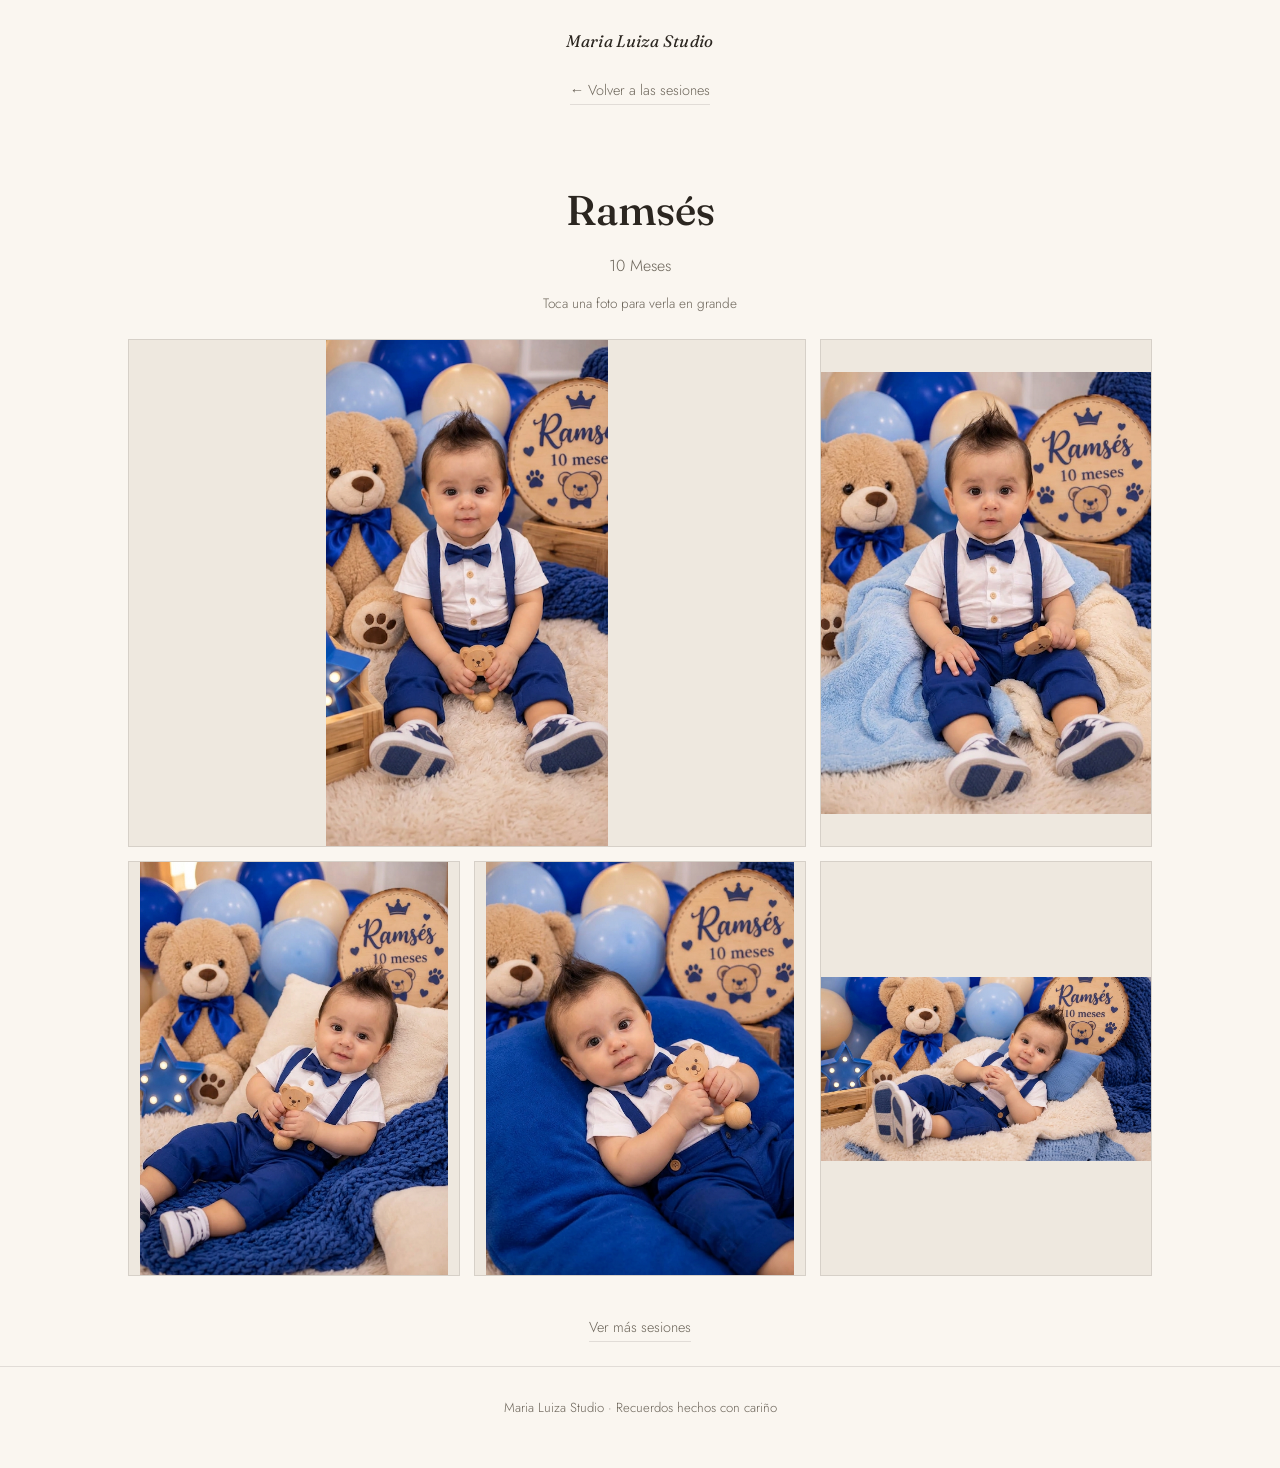
==== albuns/7f2da8e7194a4fa0985b66f7730ca236.html @ 4a75327f "Primeiro Album Primeiro Album" ====
<!doctype html><html lang="es-MX"><head><meta charset="utf-8"><meta name="viewport" content="width=device-width,initial-scale=1"><title>Ramsés · Maria Luiza Studio</title><link rel="stylesheet" href="https://fonts.googleapis.com/css2?family=Fraunces:ital,wght@0,400;0,500;1,400&amp;family=Jost:wght@300;400;500&amp;display=swap"><link rel="stylesheet" href="../css/style.css"><link rel="stylesheet" href="../css/albuns.css"><script src="../js/galeria.js" defer></script></head><body><header class="site-header wrap"><a class="brand" href="../index.html">Maria Luiza Studio</a></header><main class="wrap"><a class="back-link" href="../index.html">← Volver a las sesiones</a><section class="page-title"><h1>Ramsés</h1><p>10 Meses</p></section><p class="gallery-hint">Toca una foto para verla en grande</p><div class="photo-grid"><a class="photo ph-1" href="../img/b5b97b0026a7459da76dd5d2de6ff1bd/1.png" aria-label="Ampliar foto 1 de Ramsés"><img src="../img/b5b97b0026a7459da76dd5d2de6ff1bd/1.png" alt="Ramsés, foto 1" loading="eager" decoding="async"></a><a class="photo ph-2" href="../img/b5b97b0026a7459da76dd5d2de6ff1bd/2.png" aria-label="Ampliar foto 2 de Ramsés"><img src="../img/b5b97b0026a7459da76dd5d2de6ff1bd/2.png" alt="Ramsés, foto 2" loading="eager" decoding="async"></a><a class="photo ph-3" href="../img/b5b97b0026a7459da76dd5d2de6ff1bd/3.png" aria-label="Ampliar foto 3 de Ramsés"><img src="../img/b5b97b0026a7459da76dd5d2de6ff1bd/3.png" alt="Ramsés, foto 3" loading="lazy" decoding="async"></a><a class="photo ph-4" href="../img/b5b97b0026a7459da76dd5d2de6ff1bd/4.png" aria-label="Ampliar foto 4 de Ramsés"><img src="../img/b5b97b0026a7459da76dd5d2de6ff1bd/4.png" alt="Ramsés, foto 4" loading="lazy" decoding="async"></a><a class="photo ph-5" href="../img/b5b97b0026a7459da76dd5d2de6ff1bd/5.png" aria-label="Ampliar foto 5 de Ramsés"><img src="../img/b5b97b0026a7459da76dd5d2de6ff1bd/5.png" alt="Ramsés, foto 5" loading="lazy" decoding="async"></a></div><a class="back-link" href="../index.html">Ver más sesiones</a></main><footer>Maria Luiza Studio · Recuerdos hechos con cariño</footer><dialog aria-label="Foto ampliada"><button class="close" aria-label="Cerrar">×</button><button class="prev" aria-label="Foto anterior">‹</button><div class="stage"><p class="status" role="status">Cargando foto…</p><img class="original" alt=""><p class="count" aria-live="polite"></p></div><button class="next" aria-label="Foto siguiente">›</button></dialog></body></html>
---- css/style.css ----
:root{
  --bg: #FAF6F0;
  --ink: #2B2620;
  --ink-soft: #6b6459;
  --card: #FFFFFF;
  --plum: #6B3F4B;
  --honey: #C9A15A;
  --sage: #8A9A7E;
  --teal: #3D6B6B;
  --line: rgba(43,38,32,0.12);
  --accent: var(--plum);
}

*{ box-sizing: border-box; }

html{ scroll-behavior: smooth; }

body{
  margin:0;
  background: var(--bg);
  color: var(--ink);
  font-family: 'Jost', sans-serif;
  font-weight: 300;
  line-height: 1.6;
  -webkit-font-smoothing: antialiased;
}

body.lb-open{ overflow: hidden; }

h1, h2, h3{
  font-family: 'Fraunces', serif;
  font-weight: 500;
  margin: 0;
  color: var(--ink);
}

a{ color: inherit; text-decoration: none; }

img{ max-width: 100%; display:block; }

.wrap{
  max-width: 1080px;
  margin: 0 auto;
  padding: 0 28px;
}

/* ---------- Cabeçalho / breadcrumb ---------- */
.site-header{
  padding-top: 28px;
  text-align: center;
}

.brand{
  font-family: 'Fraunces', serif;
  font-style: italic;
  font-weight: 400;
  font-size: 1.05rem;
  letter-spacing: 0.02em;
}

.crumbs{
  margin-top: 22px;
  font-size: 0.85rem;
  color: var(--ink-soft);
  padding-bottom: 18px;
  border-bottom: 1px solid var(--line);
  text-align: center;
}
.crumbs a{ color: var(--ink-soft); }
.crumbs a:hover{ color: var(--accent); }
.crumbs .sep{ margin: 0 8px; opacity: 0.5; }
.crumbs .current{ color: var(--ink); }

/* ---------- Títulos ---------- */
.hero{
  padding-top: 64px;
  padding-bottom: 40px;
  text-align: center;
}
.hero h1{
  font-size: clamp(2.1rem, 5vw, 3.4rem);
  max-width: 14ch;
  line-height: 1.08;
  margin: 0 auto;
}
.hero p{
  margin: 18px auto 0;
  max-width: 46ch;
  color: var(--ink-soft);
  font-size: 1.05rem;
}

.page-title{
  padding-top: 48px;
  padding-bottom: 8px;
  text-align: center;
}
.page-title h1{
  font-size: clamp(1.8rem, 4vw, 2.6rem);
}
.page-title p{
  margin: 10px auto 0;
  color: var(--ink-soft);
  max-width: 50ch;
}

/* ---------- Cards de idade (início) ---------- */
.grid-2{
  display: grid;
  grid-template-columns: 1fr 1fr;
  gap: 22px;
  padding: 20px 0 72px;
}
@media (max-width: 700px){
  .grid-2{ grid-template-columns: 1fr; }
}

/* foto limpa em cima, nome embaixo (a capa é 1000 x 600 px, proporção 5:3) */
.age-card{
  display: flex;
  flex-direction: column;
  background: var(--card);
  border: 1px solid var(--line);
  overflow: hidden;
  text-align: center;
  transition: border-color 0.3s ease, transform 0.35s ease;
}
.age-card:hover{
  border-color: var(--card-color, var(--plum));
  transform: translateY(-4px);
}
.age-media{
  aspect-ratio: 5 / 3;
  overflow: hidden;
  background: var(--card-color, var(--plum));   /* aparece quando ainda não há capa */
}
.age-media img{
  width: 100%;
  height: 100%;
  object-fit: cover;
  transition: transform 0.6s ease;
}
.age-card:hover .age-media img{ transform: scale(1.04); }

.age-body{
  padding: 22px 24px 26px;
  border-top: 3px solid var(--card-color, var(--plum));
}
.age-card .eyebrow{
  font-size: 0.78rem;
  color: var(--ink-soft);
  margin-bottom: 4px;
}
.age-card h2{ font-size: 1.4rem; }

/* ---------- Cards de tema ---------- */
.grid-3{
  display: grid;
  grid-template-columns: repeat(3, 1fr);
  gap: 22px;
  padding: 20px 0 72px;
}
@media (max-width: 820px){
  .grid-3{ grid-template-columns: 1fr; }
}

.theme-card{
  display: flex;
  flex-direction: column;
  background: var(--card);
  border: 1px solid var(--line);
  overflow: hidden;
  text-align: center;
  transition: border-color 0.3s ease, transform 0.3s ease;
}
.theme-card:hover{
  border-color: var(--card-color, var(--plum));
  transform: translateY(-3px);
}
.theme-thumb{
  aspect-ratio: 4 / 3;
  overflow: hidden;
  background: color-mix(in srgb, var(--card-color, var(--plum)) 14%, #fff);
}
.theme-thumb img{
  width: 100%;
  height: 100%;
  object-fit: cover;
  transition: transform 0.6s ease;
}
.theme-card:hover .theme-thumb img{ transform: scale(1.04); }

.theme-body{
  padding: 26px 24px 30px;
  display: flex;
  flex-direction: column;
  align-items: center;
  flex: 1;
}
.theme-card:not(.has-img) .theme-body{
  min-height: 190px;
  justify-content: center;
}
.theme-card .tag{
  display: inline-block;
  width: 34px;
  height: 3px;
  background: var(--card-color, var(--plum));
  margin-bottom: 16px;
}
.theme-card h2{ font-size: 1.35rem; }
.theme-card p{
  margin: 10px 0 0;
  color: var(--ink-soft);
  font-size: 0.95rem;
}

/* ---------- Galeria ---------- */
.gallery-hint{
  text-align: center;
  color: var(--ink-soft);
  font-size: 0.85rem;
  margin: 6px 0 14px;
}

.gallery{
  display: grid;
  grid-template-columns: repeat(6, 1fr);
  grid-auto-rows: 130px;
  gap: 14px;
  padding: 12px 0 20px;
}
.ph{
  background: linear-gradient(155deg,
    color-mix(in srgb, var(--card-color, var(--plum)) 18%, #fff),
    color-mix(in srgb, var(--card-color, var(--plum)) 6%, #fff));
  border: 1px solid var(--line);
  display: flex;
  align-items: center;
  justify-content: center;
  color: var(--ink-soft);
  font-size: 0.8rem;
  letter-spacing: 0.02em;
  overflow: hidden;
}
.ph img{
  width: 100%;
  height: 100%;
  object-fit: cover;
  transition: transform 0.5s ease;
}
a.ph{ cursor: zoom-in; }
a.ph:hover img{ transform: scale(1.04); }
a.ph:focus-visible{
  outline: 2px solid var(--card-color, var(--plum));
  outline-offset: 3px;
}
.ph-1{ grid-column: span 4; grid-row: span 2; }
.ph-2{ grid-column: span 2; grid-row: span 2; }
.ph-3{ grid-column: span 2; grid-row: span 1; }
.ph-4{ grid-column: span 2; grid-row: span 1; }
.ph-5{ grid-column: span 2; grid-row: span 1; }
@media (max-width: 760px){
  .gallery{ grid-template-columns: repeat(2, 1fr); grid-auto-rows: 160px; }
  .ph-1{ grid-column: span 2; grid-row: span 2; }
  .ph-2{ grid-column: span 2; grid-row: span 2; }
  .ph-3, .ph-4, .ph-5{ grid-column: span 1; grid-row: span 1; }
}

.back-link{
  display: block;
  width: fit-content;
  margin: 28px auto 60px;
  font-size: 0.9rem;
  color: var(--ink-soft);
  border-bottom: 1px solid var(--line);
  padding-bottom: 2px;
  text-align: center;
}
.back-link:hover{ color: var(--accent); }

footer{
  padding: 30px 0 50px;
  color: var(--ink-soft);
  font-size: 0.82rem;
  border-top: 1px solid var(--line);
  text-align: center;
}

/* ---------- Foto ampliada (lightbox) ---------- */
.lb{
  position: fixed;
  inset: 0;
  z-index: 100;
  background: #12100c;
  display: none;
  align-items: center;
  justify-content: center;
}
.lb.open{ display: flex; }

.lb-stage{
  position: relative;
  width: 100%;
  height: 100%;
  padding: 56px 64px;
  display: flex;
  align-items: center;
  justify-content: center;
}
.lb-img{
  max-width: 100%;
  max-height: 100%;
  object-fit: contain;
  opacity: 0;
  transition: opacity 0.25s ease;
}
.lb-img.ready{ opacity: 1; }

.lb-status{
  position: absolute;
  color: #fff;
  font-size: 0.9rem;
  opacity: 0.8;
}
.lb-status[hidden]{ display: none; }

.lb-count{
  position: absolute;
  top: 18px;
  left: 0;
  right: 0;
  text-align: center;
  color: #fff;
  font-size: 0.85rem;
  opacity: 0.8;
  pointer-events: none;
}

.lb-btn{
  position: absolute;
  width: 48px;
  height: 48px;
  display: flex;
  align-items: center;
  justify-content: center;
  background: none;
  border: 0;
  color: #fff;
  cursor: pointer;
  opacity: 0.85;
}
.lb-btn:hover{ opacity: 1; }
.lb-btn[hidden]{ display: none; }
.lb-btn:focus-visible{ outline: 2px solid #fff; outline-offset: -4px; }
.lb-close{ top: 8px; right: 8px; }
.lb-prev{ left: 8px; top: 50%; transform: translateY(-50%); }
.lb-next{ right: 8px; top: 50%; transform: translateY(-50%); }

@media (max-width: 640px){
  .lb-stage{ padding: 56px 8px; }
}
---- css/albuns.css ----
.eyebrow{font-family:Jost,system-ui,sans-serif;letter-spacing:.14em;font-size:.74rem;color:#6b6459;margin-bottom:20px}.hero{padding-top:55px}.album-cover{aspect-ratio:4/5;background:#eee8df;overflow:hidden}.album-cover img{width:100%;height:100%;object-fit:contain}.album-card .theme-body{padding:22px}.album-card h2{font-size:1.6rem}.album-card .theme-body p{margin:4px 0 15px}.view{font-size:.78rem;letter-spacing:.04em;color:#6B3F4B}.empty{grid-column:1/-1;text-align:center;padding:50px 20px 80px}.back-link{margin:24px auto}.photo-grid{display:grid;grid-template-columns:repeat(6,minmax(0,1fr));gap:14px;margin:24px 0 40px}.photo{display:flex;align-items:center;justify-content:center;min-height:0;background:#eee8df;cursor:zoom-in;overflow:hidden;border:1px solid var(--line)}.photo img{width:100%;height:100%;object-fit:contain}.photo.ph-1{aspect-ratio:4/3;grid-column:span 4;grid-row:span 2}.photo.ph-2{grid-column:span 2;grid-row:span 2}.photo.ph-3,.photo.ph-4,.photo.ph-5{aspect-ratio:4/5;grid-column:span 2;grid-row:span 1}dialog{position:fixed;inset:0;width:100vw;height:100dvh;max-width:none;max-height:none;margin:0;padding:54px 60px 35px;border:0;background:#151515;color:#fff}dialog::backdrop{background:#151515}.stage{height:100%;display:flex;flex-direction:column;align-items:center;justify-content:center}.original{max-width:100%;max-height:calc(100dvh - 125px);object-fit:contain}.count,.status{font:14px system-ui;text-align:center}.close,.prev,.next{position:absolute;border:0;background:#333;color:white;width:44px;height:44px;border-radius:50%;cursor:pointer;font:28px system-ui}.close{top:8px;right:10px}.prev{left:8px;top:48%}.next{right:8px;top:48%}a:focus-visible,button:focus-visible{outline:3px solid #B48A55;outline-offset:3px}@media(max-width:760px){.photo-grid{grid-template-columns:repeat(2,minmax(0,1fr))}.photo.ph-1,.photo.ph-2{grid-column:span 2;grid-row:auto;aspect-ratio:4/5}.photo.ph-3,.photo.ph-4{grid-column:span 1;grid-row:auto}.photo.ph-5{grid-column:span 2;grid-row:auto;aspect-ratio:4/5}dialog{padding:56px 8px 55px}.prev,.next{top:auto;bottom:8px}.prev{left:calc(50% - 60px)}.next{right:calc(50% - 60px)}}
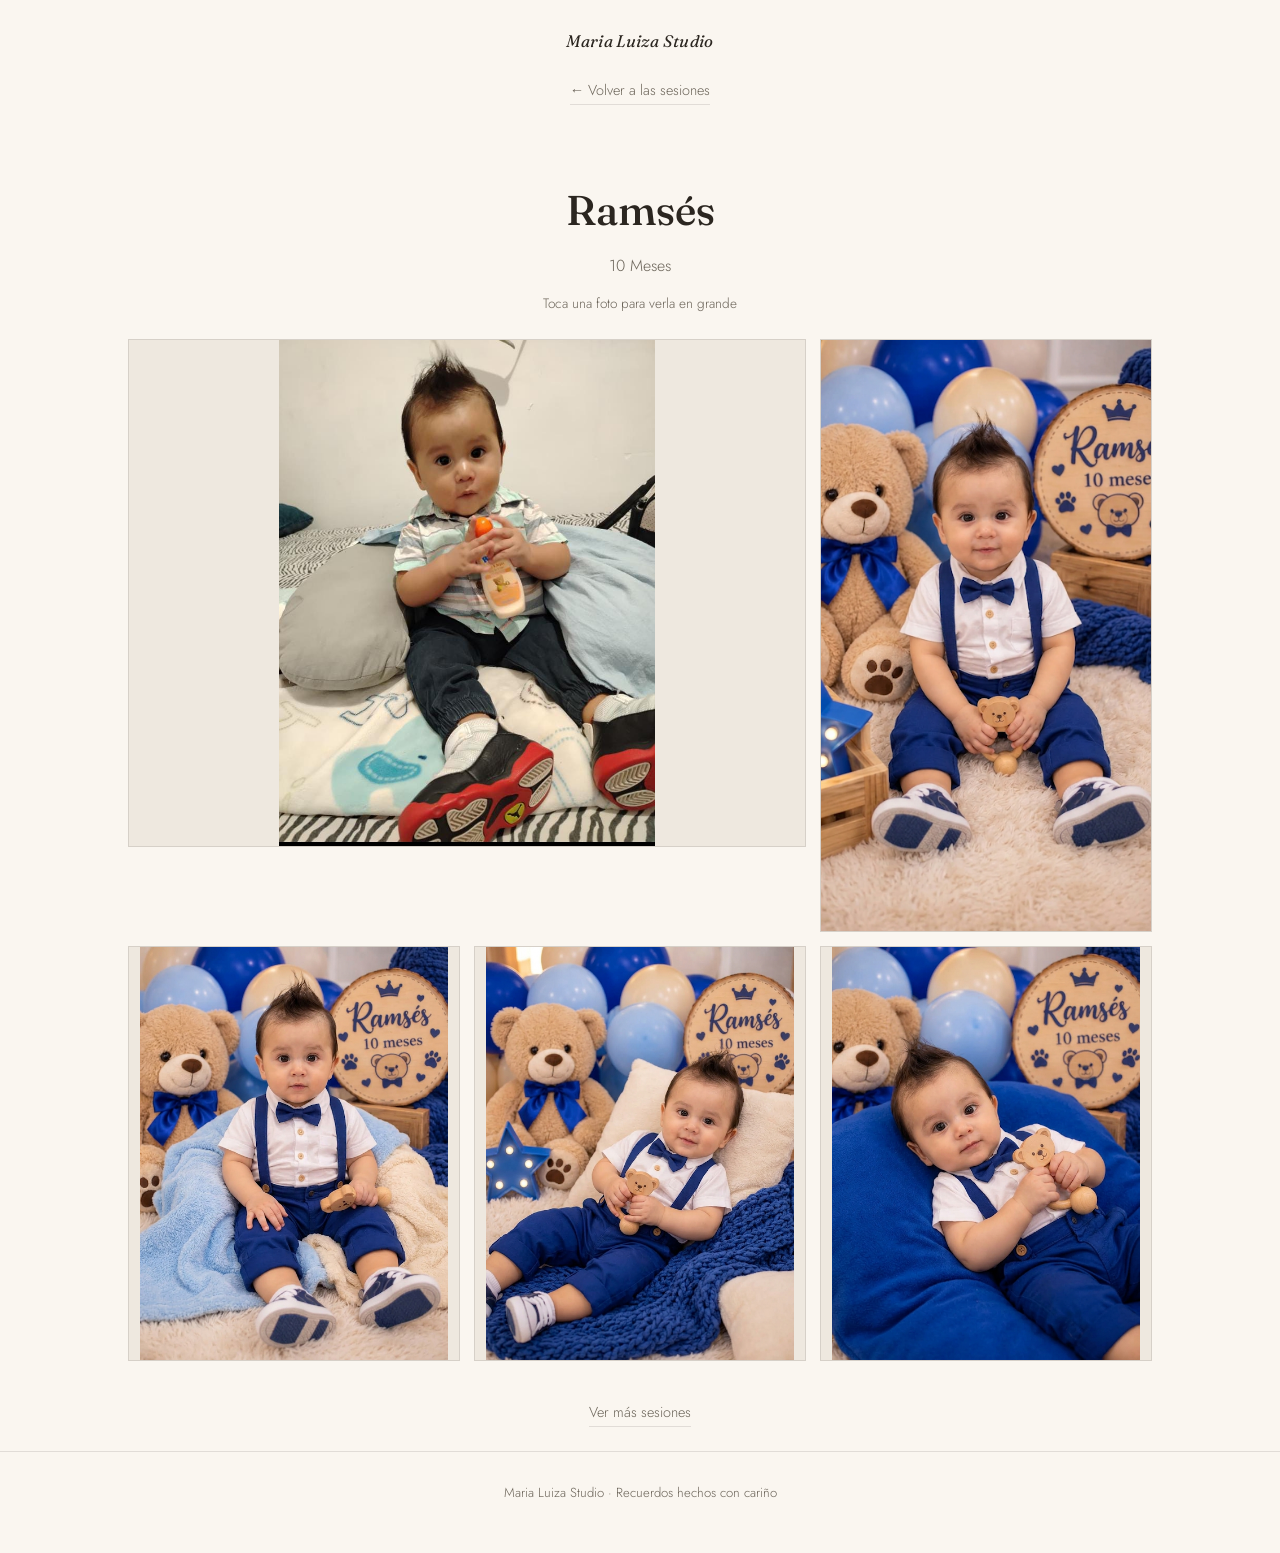
==== commit f2478d3c: "Foto de capa e a primeira foto Foto de capa e a primeira foto" ====
--- a/albuns/7f2da8e7194a4fa0985b66f7730ca236.html
+++ b/albuns/7f2da8e7194a4fa0985b66f7730ca236.html
@@ -1 +1 @@
-<!doctype html><html lang="es-MX"><head><meta charset="utf-8"><meta name="viewport" content="width=device-width,initial-scale=1"><title>Ramsés · Maria Luiza Studio</title><link rel="stylesheet" href="https://fonts.googleapis.com/css2?family=Fraunces:ital,wght@0,400;0,500;1,400&amp;family=Jost:wght@300;400;500&amp;display=swap"><link rel="stylesheet" href="../css/style.css"><link rel="stylesheet" href="../css/albuns.css"><script src="../js/galeria.js" defer></script></head><body><header class="site-header wrap"><a class="brand" href="../index.html">Maria Luiza Studio</a></header><main class="wrap"><a class="back-link" href="../index.html">← Volver a las sesiones</a><section class="page-title"><h1>Ramsés</h1><p>10 Meses</p></section><p class="gallery-hint">Toca una foto para verla en grande</p><div class="photo-grid"><a class="photo ph-1" href="../img/b5b97b0026a7459da76dd5d2de6ff1bd/1.png" aria-label="Ampliar foto 1 de Ramsés"><img src="../img/b5b97b0026a7459da76dd5d2de6ff1bd/1.png" alt="Ramsés, foto 1" loading="eager" decoding="async"></a><a class="photo ph-2" href="../img/b5b97b0026a7459da76dd5d2de6ff1bd/2.png" aria-label="Ampliar foto 2 de Ramsés"><img src="../img/b5b97b0026a7459da76dd5d2de6ff1bd/2.png" alt="Ramsés, foto 2" loading="eager" decoding="async"></a><a class="photo ph-3" href="../img/b5b97b0026a7459da76dd5d2de6ff1bd/3.png" aria-label="Ampliar foto 3 de Ramsés"><img src="../img/b5b97b0026a7459da76dd5d2de6ff1bd/3.png" alt="Ramsés, foto 3" loading="lazy" decoding="async"></a><a class="photo ph-4" href="../img/b5b97b0026a7459da76dd5d2de6ff1bd/4.png" aria-label="Ampliar foto 4 de Ramsés"><img src="../img/b5b97b0026a7459da76dd5d2de6ff1bd/4.png" alt="Ramsés, foto 4" loading="lazy" decoding="async"></a><a class="photo ph-5" href="../img/b5b97b0026a7459da76dd5d2de6ff1bd/5.png" aria-label="Ampliar foto 5 de Ramsés"><img src="../img/b5b97b0026a7459da76dd5d2de6ff1bd/5.png" alt="Ramsés, foto 5" loading="lazy" decoding="async"></a></div><a class="back-link" href="../index.html">Ver más sesiones</a></main><footer>Maria Luiza Studio · Recuerdos hechos con cariño</footer><dialog aria-label="Foto ampliada"><button class="close" aria-label="Cerrar">×</button><button class="prev" aria-label="Foto anterior">‹</button><div class="stage"><p class="status" role="status">Cargando foto…</p><img class="original" alt=""><p class="count" aria-live="polite"></p></div><button class="next" aria-label="Foto siguiente">›</button></dialog></body></html>+<!doctype html><html lang="es-MX"><head><meta charset="utf-8"><meta name="viewport" content="width=device-width,initial-scale=1"><title>Ramsés · Maria Luiza Studio</title><link rel="stylesheet" href="https://fonts.googleapis.com/css2?family=Fraunces:ital,wght@0,400;0,500;1,400&amp;family=Jost:wght@300;400;500&amp;display=swap"><link rel="stylesheet" href="../css/style.css"><link rel="stylesheet" href="../css/albuns.css"><script src="../js/galeria.js" defer></script></head><body><header class="site-header wrap"><a class="brand" href="../index.html">Maria Luiza Studio</a></header><main class="wrap"><a class="back-link" href="../index.html">← Volver a las sesiones</a><section class="page-title"><h1>Ramsés</h1><p>10 Meses</p></section><p class="gallery-hint">Toca una foto para verla en grande</p><div class="photo-grid"><a class="photo ph-1" href="../img/5fb9065daa5547e08ec47d5867426a19/1.jpg" aria-label="Ampliar foto 1 de Ramsés"><img src="../img/5fb9065daa5547e08ec47d5867426a19/1.jpg" alt="Ramsés, foto 1" loading="eager" decoding="async"></a><a class="photo ph-2" href="../img/5fb9065daa5547e08ec47d5867426a19/2.png" aria-label="Ampliar foto 2 de Ramsés"><img src="../img/5fb9065daa5547e08ec47d5867426a19/2.png" alt="Ramsés, foto 2" loading="eager" decoding="async"></a><a class="photo ph-3" href="../img/5fb9065daa5547e08ec47d5867426a19/3.png" aria-label="Ampliar foto 3 de Ramsés"><img src="../img/5fb9065daa5547e08ec47d5867426a19/3.png" alt="Ramsés, foto 3" loading="lazy" decoding="async"></a><a class="photo ph-4" href="../img/5fb9065daa5547e08ec47d5867426a19/4.png" aria-label="Ampliar foto 4 de Ramsés"><img src="../img/5fb9065daa5547e08ec47d5867426a19/4.png" alt="Ramsés, foto 4" loading="lazy" decoding="async"></a><a class="photo ph-5" href="../img/5fb9065daa5547e08ec47d5867426a19/5.png" aria-label="Ampliar foto 5 de Ramsés"><img src="../img/5fb9065daa5547e08ec47d5867426a19/5.png" alt="Ramsés, foto 5" loading="lazy" decoding="async"></a></div><a class="back-link" href="../index.html">Ver más sesiones</a></main><footer>Maria Luiza Studio · Recuerdos hechos con cariño</footer><dialog aria-label="Foto ampliada"><button class="close" aria-label="Cerrar">×</button><button class="prev" aria-label="Foto anterior">‹</button><div class="stage"><p class="status" role="status">Cargando foto…</p><img class="original" alt=""><p class="count" aria-live="polite"></p></div><button class="next" aria-label="Foto siguiente">›</button></dialog></body></html>
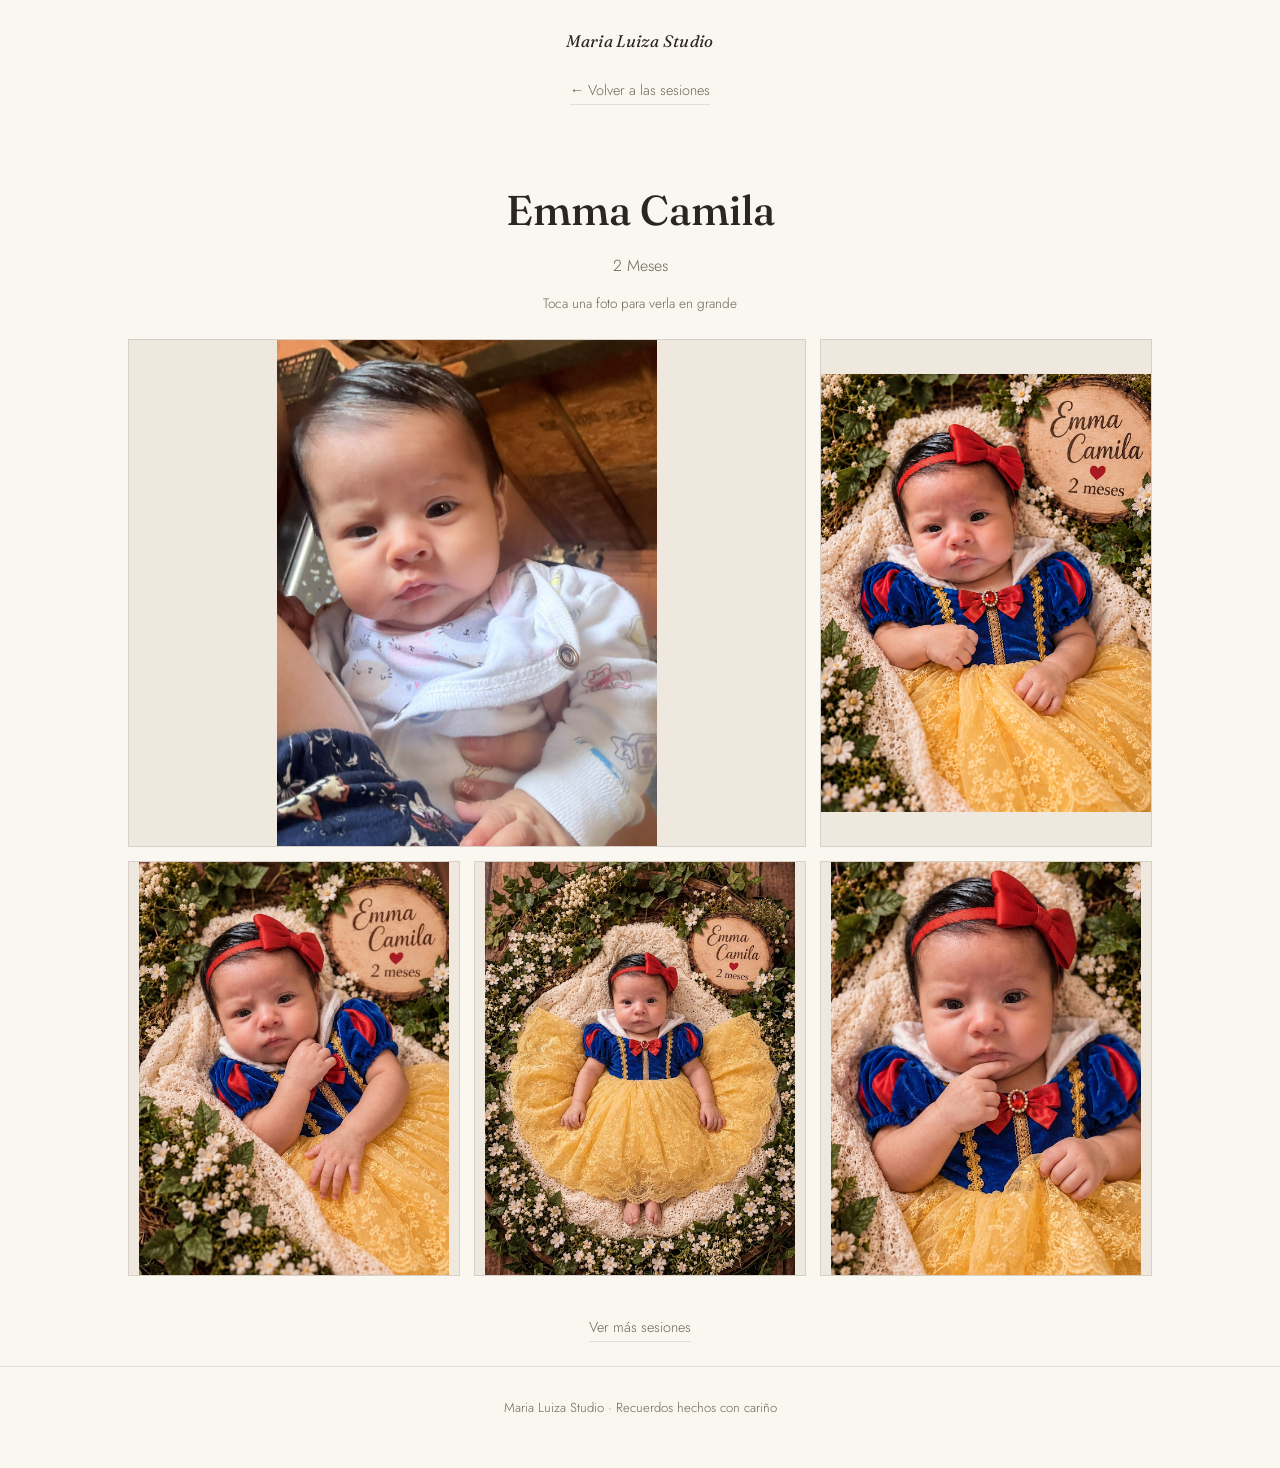
==== commit df7c90c8: "Primeiro Album Primeiro Album" ====
--- a/albuns/7f2da8e7194a4fa0985b66f7730ca236.html
+++ b/albuns/7f2da8e7194a4fa0985b66f7730ca236.html
@@ -1 +1 @@
-<!doctype html><html lang="es-MX"><head><meta charset="utf-8"><meta name="viewport" content="width=device-width,initial-scale=1"><title>Ramsés · Maria Luiza Studio</title><link rel="stylesheet" href="https://fonts.googleapis.com/css2?family=Fraunces:ital,wght@0,400;0,500;1,400&amp;family=Jost:wght@300;400;500&amp;display=swap"><link rel="stylesheet" href="../css/style.css"><link rel="stylesheet" href="../css/albuns.css"><script src="../js/galeria.js" defer></script></head><body><header class="site-header wrap"><a class="brand" href="../index.html">Maria Luiza Studio</a></header><main class="wrap"><a class="back-link" href="../index.html">← Volver a las sesiones</a><section class="page-title"><h1>Ramsés</h1><p>10 Meses</p></section><p class="gallery-hint">Toca una foto para verla en grande</p><div class="photo-grid"><a class="photo ph-1" href="../img/5fb9065daa5547e08ec47d5867426a19/1.jpg" aria-label="Ampliar foto 1 de Ramsés"><img src="../img/5fb9065daa5547e08ec47d5867426a19/1.jpg" alt="Ramsés, foto 1" loading="eager" decoding="async"></a><a class="photo ph-2" href="../img/5fb9065daa5547e08ec47d5867426a19/2.png" aria-label="Ampliar foto 2 de Ramsés"><img src="../img/5fb9065daa5547e08ec47d5867426a19/2.png" alt="Ramsés, foto 2" loading="eager" decoding="async"></a><a class="photo ph-3" href="../img/5fb9065daa5547e08ec47d5867426a19/3.png" aria-label="Ampliar foto 3 de Ramsés"><img src="../img/5fb9065daa5547e08ec47d5867426a19/3.png" alt="Ramsés, foto 3" loading="lazy" decoding="async"></a><a class="photo ph-4" href="../img/5fb9065daa5547e08ec47d5867426a19/4.png" aria-label="Ampliar foto 4 de Ramsés"><img src="../img/5fb9065daa5547e08ec47d5867426a19/4.png" alt="Ramsés, foto 4" loading="lazy" decoding="async"></a><a class="photo ph-5" href="../img/5fb9065daa5547e08ec47d5867426a19/5.png" aria-label="Ampliar foto 5 de Ramsés"><img src="../img/5fb9065daa5547e08ec47d5867426a19/5.png" alt="Ramsés, foto 5" loading="lazy" decoding="async"></a></div><a class="back-link" href="../index.html">Ver más sesiones</a></main><footer>Maria Luiza Studio · Recuerdos hechos con cariño</footer><dialog aria-label="Foto ampliada"><button class="close" aria-label="Cerrar">×</button><button class="prev" aria-label="Foto anterior">‹</button><div class="stage"><p class="status" role="status">Cargando foto…</p><img class="original" alt=""><p class="count" aria-live="polite"></p></div><button class="next" aria-label="Foto siguiente">›</button></dialog></body></html>+<!doctype html><html lang="es-MX"><head><meta charset="utf-8"><meta name="viewport" content="width=device-width,initial-scale=1"><title>Emma Camila · Maria Luiza Studio</title><link rel="stylesheet" href="https://fonts.googleapis.com/css2?family=Fraunces:ital,wght@0,400;0,500;1,400&amp;family=Jost:wght@300;400;500&amp;display=swap"><link rel="stylesheet" href="../css/style.css"><link rel="stylesheet" href="../css/albuns.css"><script src="../js/galeria.js" defer></script></head><body><header class="site-header wrap"><a class="brand" href="../index.html">Maria Luiza Studio</a></header><main class="wrap"><a class="back-link" href="../index.html">← Volver a las sesiones</a><section class="page-title"><h1>Emma Camila</h1><p>2 Meses</p></section><p class="gallery-hint">Toca una foto para verla en grande</p><div class="photo-grid"><a class="photo ph-1" href="../img/e314ecf0505045f485f4176a7873674d/1.jpg" aria-label="Ampliar foto 1 de Emma Camila"><img src="../img/e314ecf0505045f485f4176a7873674d/1.jpg" alt="Emma Camila, foto 1" loading="eager" decoding="async"></a><a class="photo ph-2" href="../img/e314ecf0505045f485f4176a7873674d/2.png" aria-label="Ampliar foto 2 de Emma Camila"><img src="../img/e314ecf0505045f485f4176a7873674d/2.png" alt="Emma Camila, foto 2" loading="eager" decoding="async"></a><a class="photo ph-3" href="../img/e314ecf0505045f485f4176a7873674d/3.jpg" aria-label="Ampliar foto 3 de Emma Camila"><img src="../img/e314ecf0505045f485f4176a7873674d/3.jpg" alt="Emma Camila, foto 3" loading="lazy" decoding="async"></a><a class="photo ph-4" href="../img/e314ecf0505045f485f4176a7873674d/4.jpg" aria-label="Ampliar foto 4 de Emma Camila"><img src="../img/e314ecf0505045f485f4176a7873674d/4.jpg" alt="Emma Camila, foto 4" loading="lazy" decoding="async"></a><a class="photo ph-5" href="../img/e314ecf0505045f485f4176a7873674d/5.jpg" aria-label="Ampliar foto 5 de Emma Camila"><img src="../img/e314ecf0505045f485f4176a7873674d/5.jpg" alt="Emma Camila, foto 5" loading="lazy" decoding="async"></a></div><a class="back-link" href="../index.html">Ver más sesiones</a></main><footer>Maria Luiza Studio · Recuerdos hechos con cariño</footer><dialog aria-label="Foto ampliada"><button class="close" aria-label="Cerrar">×</button><button class="prev" aria-label="Foto anterior">‹</button><div class="stage"><p class="status" role="status">Cargando foto…</p><img class="original" alt=""><p class="count" aria-live="polite"></p></div><button class="next" aria-label="Foto siguiente">›</button></dialog></body></html>
